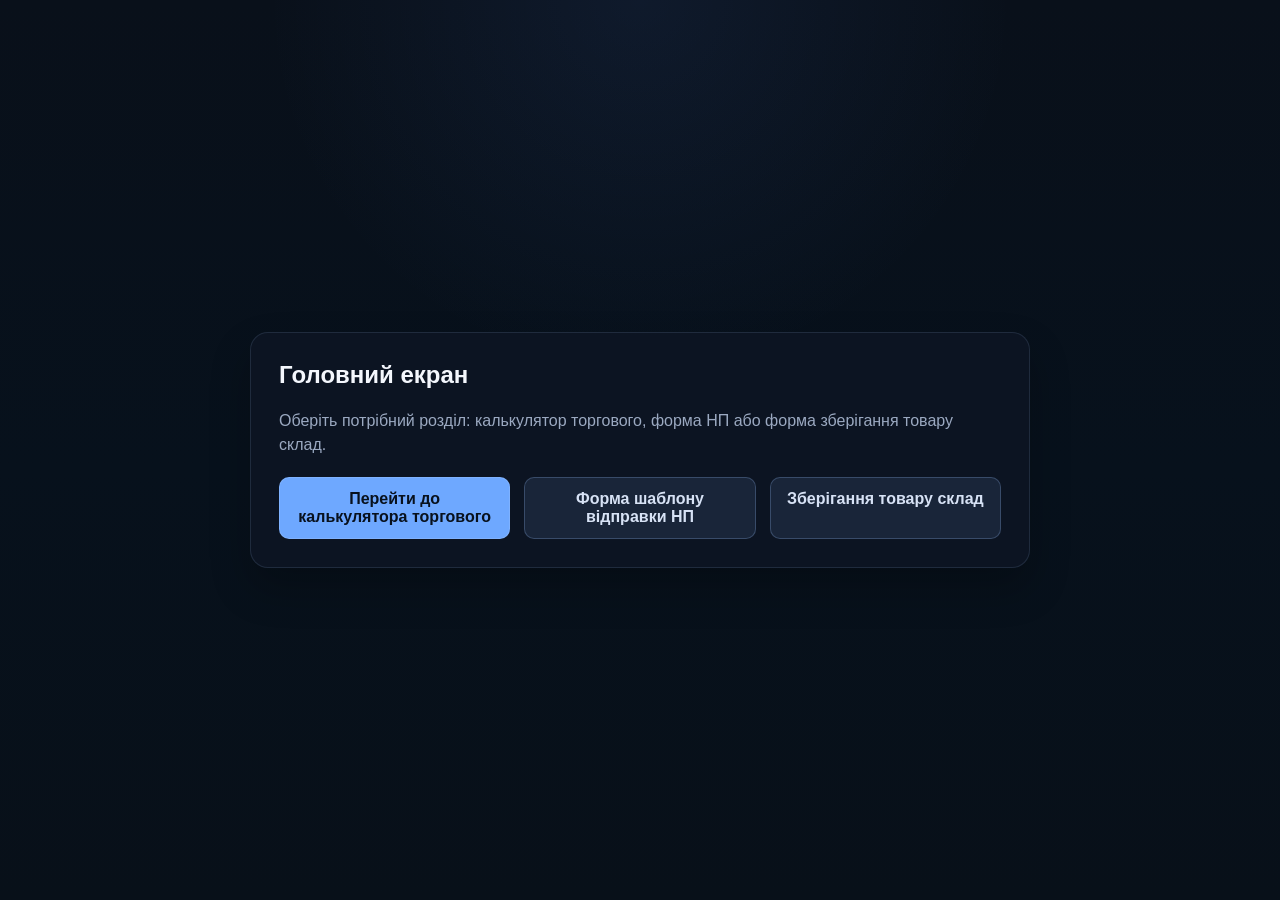
==== index.html @ 755e9b05 "Merge pull request #3 from walterSHo/codex/task-title Optimize motivation UI: rAF-batched recalcs, g" ====
<!doctype html>
<html lang="uk">
<head>
  <meta charset="UTF-8" />
  <meta name="viewport" content="width=device-width, initial-scale=1.0" />
  <title>Головний екран</title>
  <style>
    :root {
      --bg: #09101a;
      --surface: rgba(14, 22, 36, .84);
      --line: rgba(100, 124, 161, .22);
      --text: #f4f7fd;
      --muted: #9ba9c1;
      --accent: #6ea8ff;
      --accent-hover: #8bb9ff;
      --radius: 18px;
    }
    * { box-sizing: border-box; }
    body {
      margin: 0;
      min-height: 100vh;
      font-family: "Segoe UI", Roboto, Arial, sans-serif;
      color: var(--text);
      background:
        radial-gradient(circle at top, rgba(88, 144, 255, .08), transparent 34%),
        linear-gradient(180deg, #09101a 0%, #07111c 52%, #081019 100%);
      display: grid;
      place-items: center;
      padding: 24px;
    }
    .home {
      width: min(780px, 100%);
      background: var(--surface);
      border: 1px solid var(--line);
      border-radius: var(--radius);
      padding: 28px;
      box-shadow: 0 20px 40px rgba(0,0,0,.24);
      display: grid;
      gap: 20px;
    }
    h1 { margin: 0; font-size: 1.5rem; }
    p { margin: 0; color: var(--muted); line-height: 1.5; }
    .actions {
      display: grid;
      grid-template-columns: repeat(3, minmax(0, 1fr));
      gap: 14px;
    }
    .btn {
      display: block;
      text-decoration: none;
      text-align: center;
      min-height: 46px;
      padding: 12px 16px;
      border-radius: 10px;
      border: 1px solid rgba(143,190,255,.5);
      background: var(--accent);
      color: #08111d;
      font-weight: 700;
      transition: background-color .15s ease, transform .15s ease;
    }
    .btn:hover { background: var(--accent-hover); transform: translateY(-1px); }
    .btn-secondary {
      background: rgba(34,48,71,.64);
      color: #d7e2f5;
      border-color: rgba(118,150,197,.34);
    }
    @media (max-width: 720px) { .actions { grid-template-columns: 1fr; } }
  </style>
</head>
<body>
  <main class="home">
    <h1>Головний екран</h1>
    <p>Оберіть потрібний розділ: калькулятор торгового, форма НП або форма зберігання товару склад.</p>
    <div class="actions">
      <a class="btn" href="./calculator.html">Перейти до калькулятора торгового</a>
      <a class="btn btn-secondary" href="./np-form.html">Форма шаблону відправки НП</a>
      <a class="btn btn-secondary" href="./storage-form.html">Зберігання товару склад</a>
    </div>
  </main>
</body>
</html>
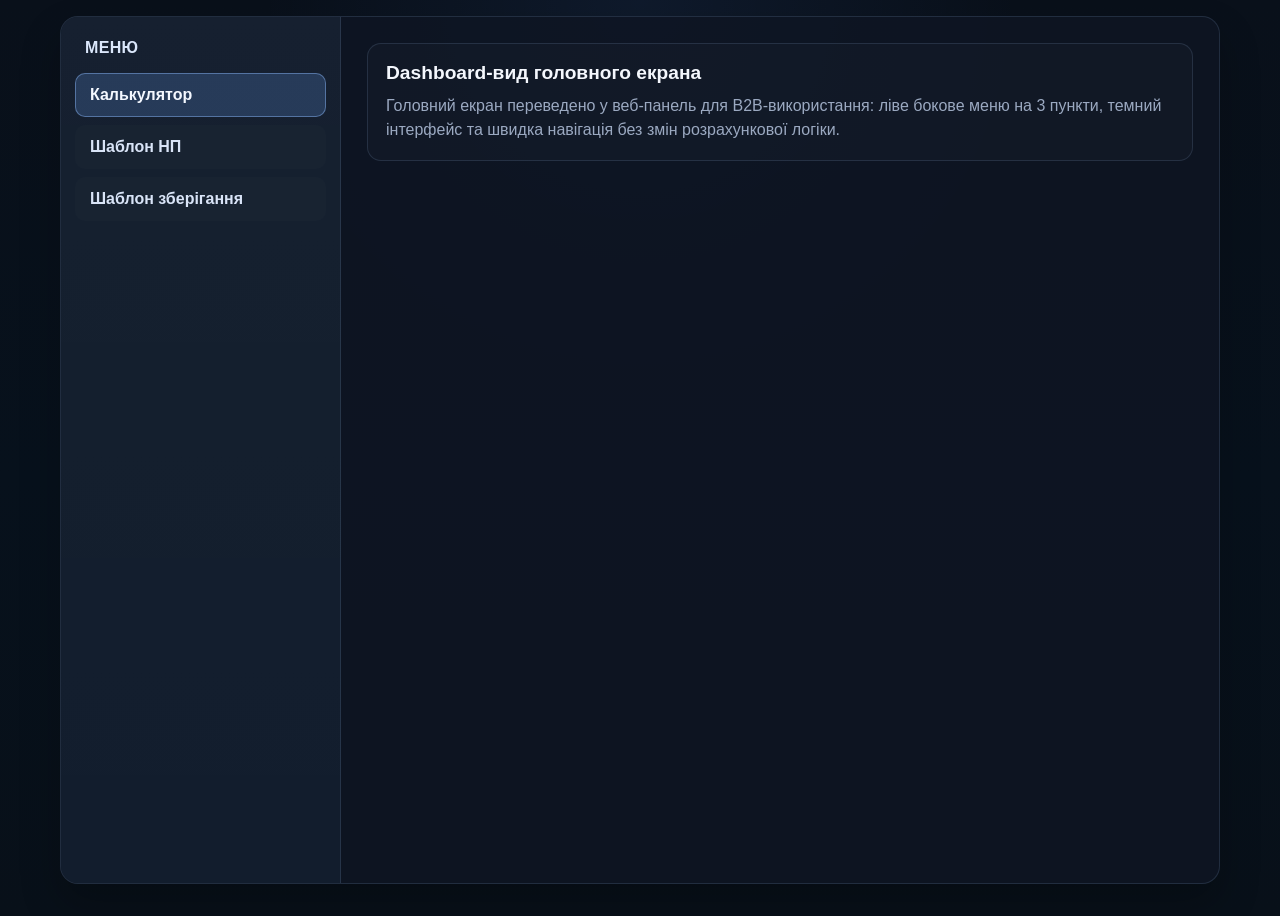
==== commit 669b3b15: "feat(ui): convert home page to dashboard layout" ====
--- a/index.html
+++ b/index.html
@@ -7,8 +7,9 @@
   <style>
     :root {
       --bg: #09101a;
-      --surface: rgba(14, 22, 36, .84);
-      --line: rgba(100, 124, 161, .22);
+      --surface: rgba(14, 22, 36, .86);
+      --surface-2: rgba(19, 30, 47, .84);
+      --line: rgba(100, 124, 161, .24);
       --text: #f4f7fd;
       --muted: #9ba9c1;
       --accent: #6ea8ff;
@@ -24,58 +25,104 @@
       background:
         radial-gradient(circle at top, rgba(88, 144, 255, .08), transparent 34%),
         linear-gradient(180deg, #09101a 0%, #07111c 52%, #081019 100%);
+    }
+    .dashboard {
+      width: min(1160px, calc(100% - 32px));
+      min-height: calc(100vh - 32px);
+      margin: 16px auto;
       display: grid;
-      place-items: center;
-      padding: 24px;
-    }
-    .home {
-      width: min(780px, 100%);
+      grid-template-columns: 280px 1fr;
       background: var(--surface);
       border: 1px solid var(--line);
       border-radius: var(--radius);
-      padding: 28px;
+      overflow: hidden;
       box-shadow: 0 20px 40px rgba(0,0,0,.24);
+    }
+    .sidebar {
+      background: linear-gradient(180deg, rgba(255,255,255,.02), rgba(255,255,255,.005)), var(--surface-2);
+      border-right: 1px solid var(--line);
+      padding: 22px 14px;
+    }
+    .sidebar h1 {
+      margin: 0 10px 16px;
+      font-size: 1rem;
+      letter-spacing: .02em;
+      color: #dbe7fb;
+      text-transform: uppercase;
+    }
+    .menu {
       display: grid;
-      gap: 20px;
+      gap: 8px;
     }
-    h1 { margin: 0; font-size: 1.5rem; }
-    p { margin: 0; color: var(--muted); line-height: 1.5; }
-    .actions {
-      display: grid;
-      grid-template-columns: repeat(3, minmax(0, 1fr));
-      gap: 14px;
-    }
-    .btn {
+    .menu-link {
       display: block;
       text-decoration: none;
-      text-align: center;
-      min-height: 46px;
-      padding: 12px 16px;
+      border: 1px solid transparent;
       border-radius: 10px;
-      border: 1px solid rgba(143,190,255,.5);
-      background: var(--accent);
-      color: #08111d;
-      font-weight: 700;
-      transition: background-color .15s ease, transform .15s ease;
+      padding: 12px 14px;
+      color: #d9e4f7;
+      font-weight: 600;
+      background: rgba(255,255,255,.01);
+      transition: background-color .15s ease, border-color .15s ease, color .15s ease;
     }
-    .btn:hover { background: var(--accent-hover); transform: translateY(-1px); }
-    .btn-secondary {
-      background: rgba(34,48,71,.64);
-      color: #d7e2f5;
-      border-color: rgba(118,150,197,.34);
+    .menu-link:hover {
+      background: rgba(110,168,255,.14);
+      border-color: rgba(143,190,255,.28);
+      color: #f4f8ff;
     }
-    @media (max-width: 720px) { .actions { grid-template-columns: 1fr; } }
+    .menu-link.is-active {
+      background: rgba(110,168,255,.2);
+      border-color: rgba(143,190,255,.44);
+      color: #f4f8ff;
+    }
+    .content {
+      padding: 26px;
+      display: grid;
+      align-content: start;
+      gap: 16px;
+    }
+    .panel {
+      border: 1px solid var(--line);
+      border-radius: 14px;
+      background: rgba(255,255,255,.02);
+      padding: 18px;
+    }
+    .panel h2 {
+      margin: 0 0 10px;
+      font-size: 1.2rem;
+    }
+    .panel p {
+      margin: 0;
+      color: var(--muted);
+      line-height: 1.5;
+    }
+    @media (max-width: 860px) {
+      .dashboard {
+        grid-template-columns: 1fr;
+      }
+      .sidebar {
+        border-right: 0;
+        border-bottom: 1px solid var(--line);
+      }
+    }
   </style>
 </head>
 <body>
-  <main class="home">
-    <h1>Головний екран</h1>
-    <p>Оберіть потрібний розділ: калькулятор торгового, форма НП або форма зберігання товару склад.</p>
-    <div class="actions">
-      <a class="btn" href="./calculator.html">Перейти до калькулятора торгового</a>
-      <a class="btn btn-secondary" href="./np-form.html">Форма шаблону відправки НП</a>
-      <a class="btn btn-secondary" href="./storage-form.html">Зберігання товару склад</a>
-    </div>
+  <main class="dashboard" aria-label="Головний екран у форматі dashboard">
+    <aside class="sidebar">
+      <h1>Меню</h1>
+      <nav class="menu" aria-label="Основна навігація">
+        <a class="menu-link is-active" href="./calculator.html">Калькулятор</a>
+        <a class="menu-link" href="./np-form.html">Шаблон НП</a>
+        <a class="menu-link" href="./storage-form.html">Шаблон зберігання</a>
+      </nav>
+    </aside>
+    <section class="content">
+      <article class="panel">
+        <h2>Dashboard-вид головного екрана</h2>
+        <p>Головний екран переведено у веб-панель для B2B-використання: ліве бокове меню на 3 пункти, темний інтерфейс та швидка навігація без змін розрахункової логіки.</p>
+      </article>
+    </section>
   </main>
 </body>
 </html>
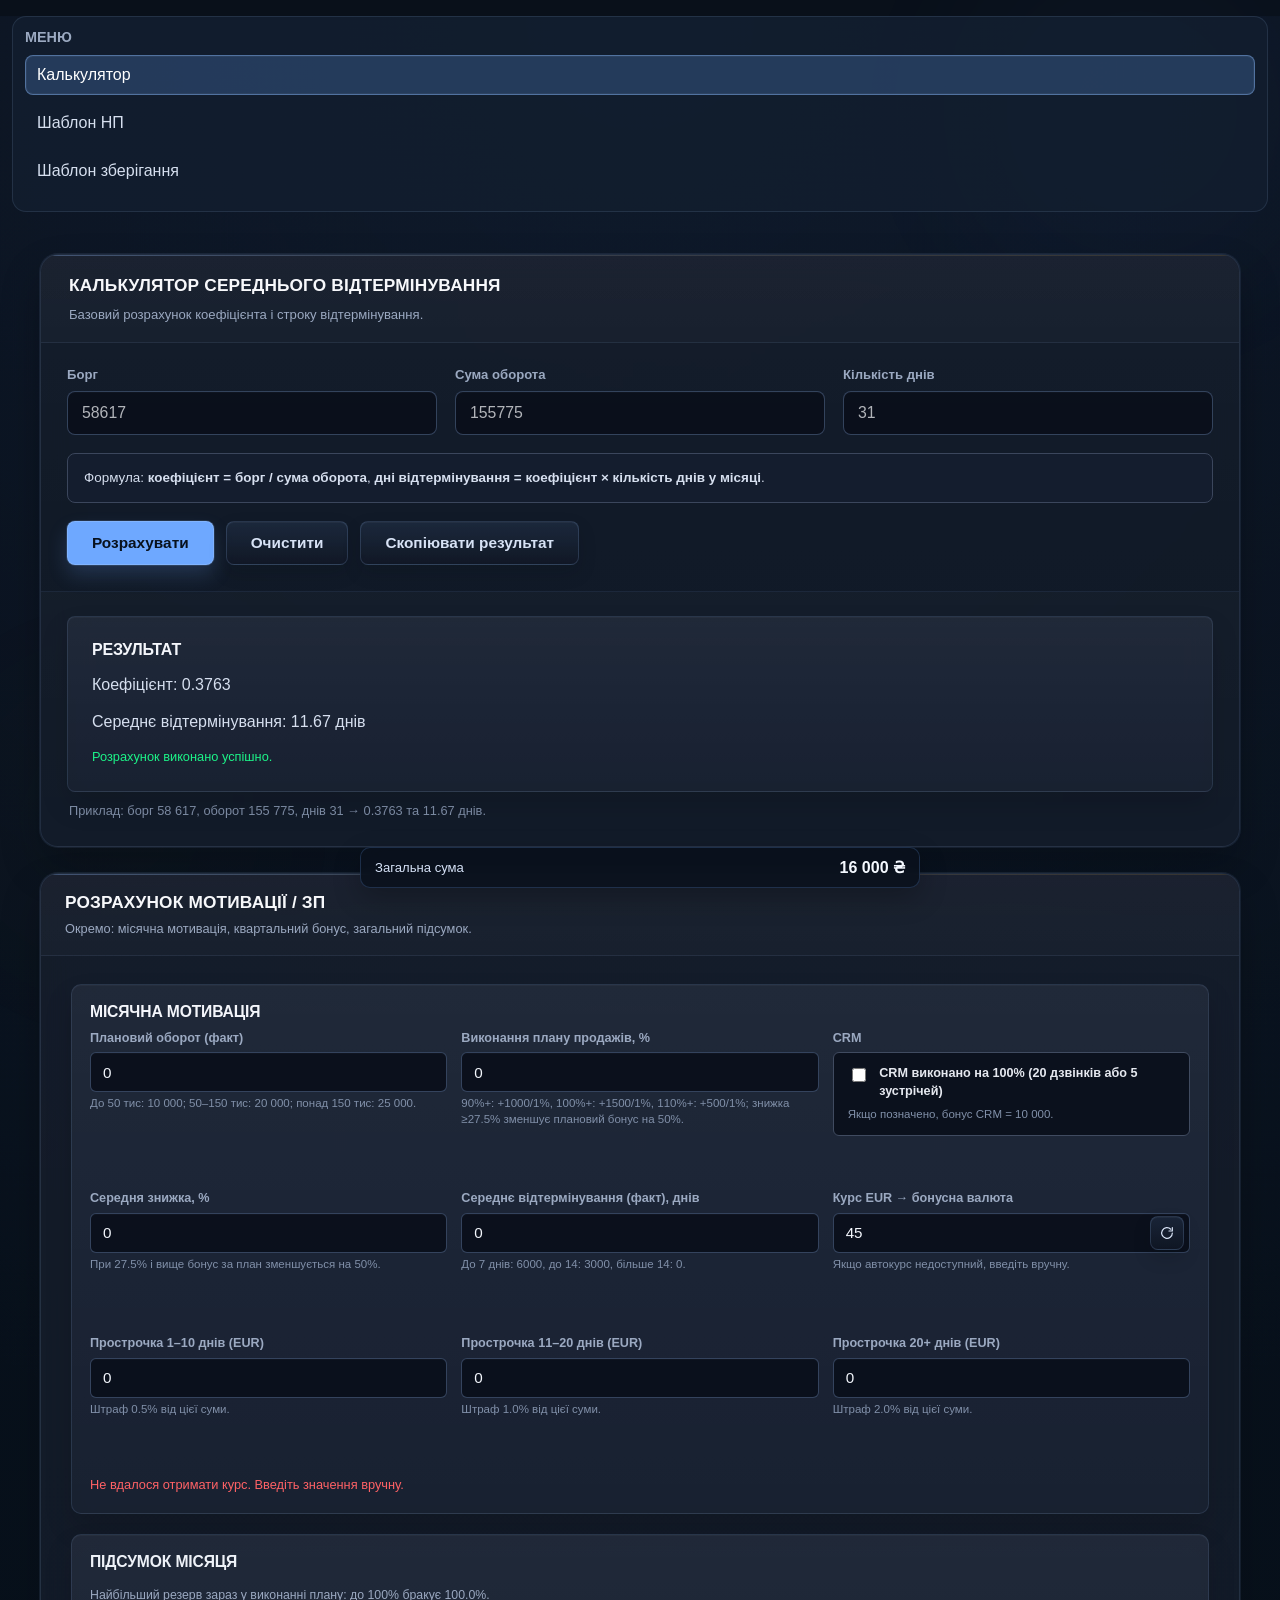
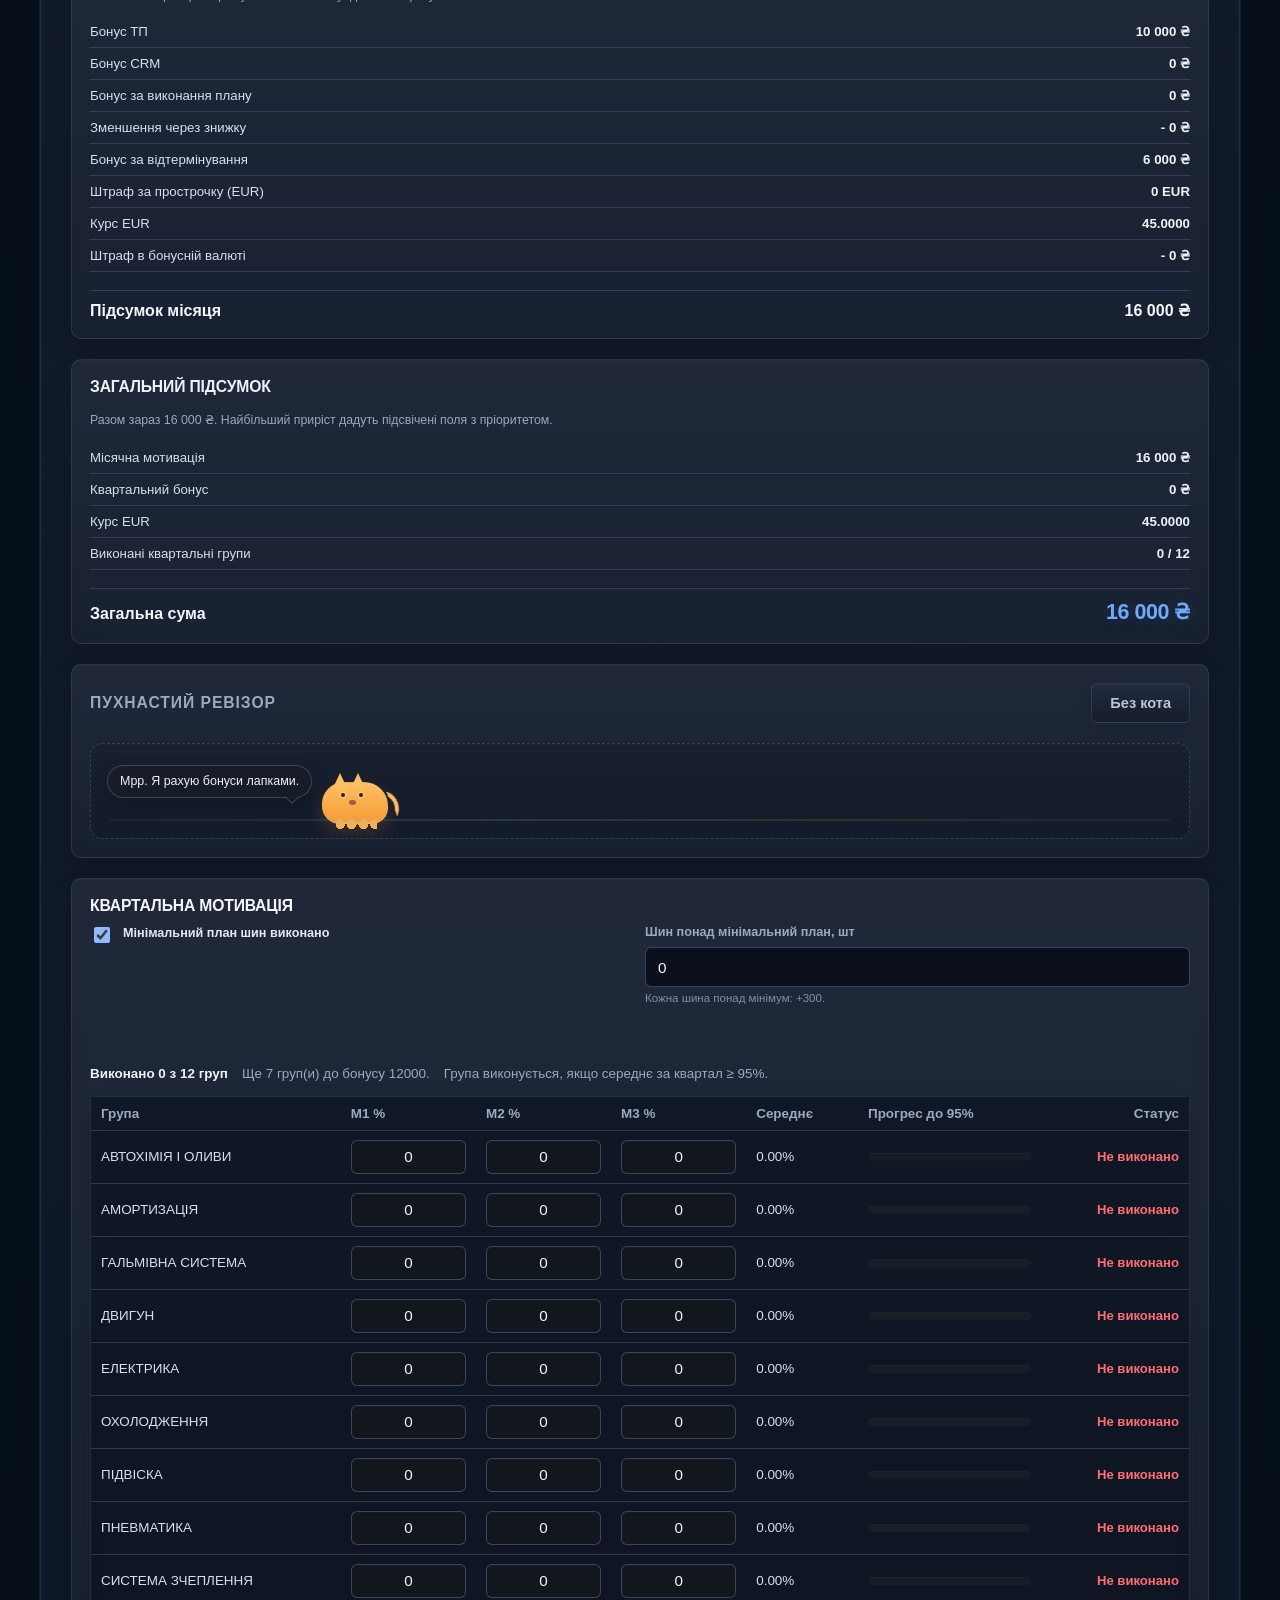
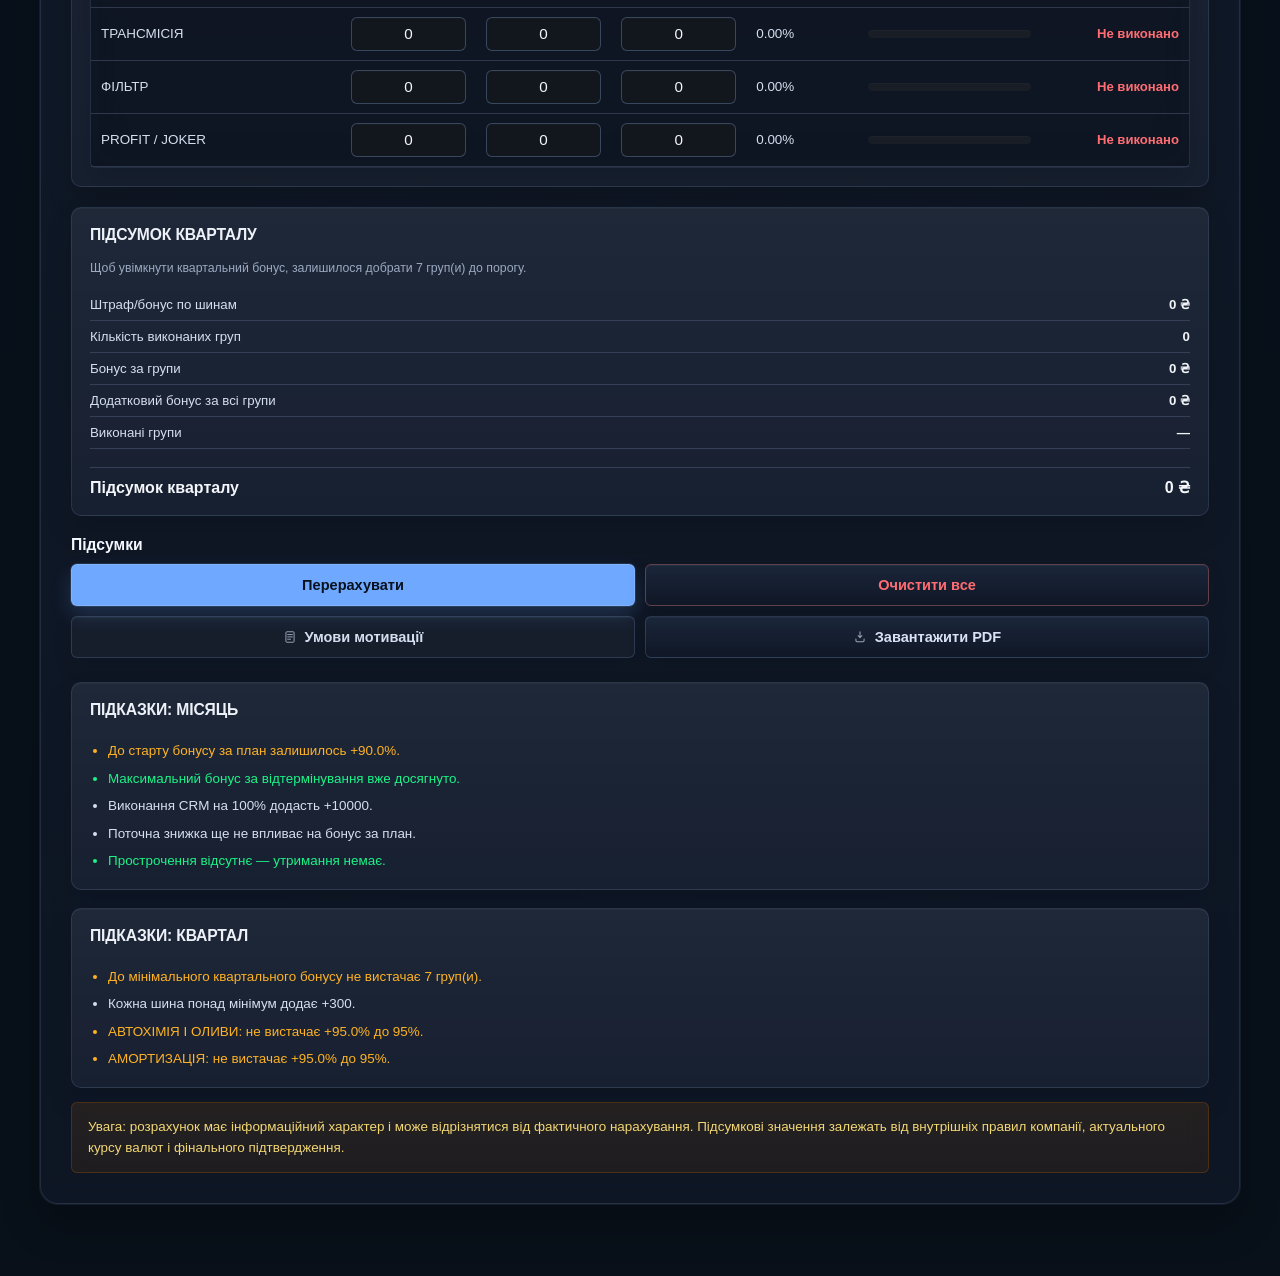
==== commit 2d505965: "fix(ui): improve default redirect and sidebar navigation semantics" ====
--- a/index.html
+++ b/index.html
@@ -3,126 +3,14 @@
 <head>
   <meta charset="UTF-8" />
   <meta name="viewport" content="width=device-width, initial-scale=1.0" />
-  <title>Головний екран</title>
-  <style>
-    :root {
-      --bg: #09101a;
-      --surface: rgba(14, 22, 36, .86);
-      --surface-2: rgba(19, 30, 47, .84);
-      --line: rgba(100, 124, 161, .24);
-      --text: #f4f7fd;
-      --muted: #9ba9c1;
-      --accent: #6ea8ff;
-      --accent-hover: #8bb9ff;
-      --radius: 18px;
-    }
-    * { box-sizing: border-box; }
-    body {
-      margin: 0;
-      min-height: 100vh;
-      font-family: "Segoe UI", Roboto, Arial, sans-serif;
-      color: var(--text);
-      background:
-        radial-gradient(circle at top, rgba(88, 144, 255, .08), transparent 34%),
-        linear-gradient(180deg, #09101a 0%, #07111c 52%, #081019 100%);
-    }
-    .dashboard {
-      width: min(1160px, calc(100% - 32px));
-      min-height: calc(100vh - 32px);
-      margin: 16px auto;
-      display: grid;
-      grid-template-columns: 280px 1fr;
-      background: var(--surface);
-      border: 1px solid var(--line);
-      border-radius: var(--radius);
-      overflow: hidden;
-      box-shadow: 0 20px 40px rgba(0,0,0,.24);
-    }
-    .sidebar {
-      background: linear-gradient(180deg, rgba(255,255,255,.02), rgba(255,255,255,.005)), var(--surface-2);
-      border-right: 1px solid var(--line);
-      padding: 22px 14px;
-    }
-    .sidebar h1 {
-      margin: 0 10px 16px;
-      font-size: 1rem;
-      letter-spacing: .02em;
-      color: #dbe7fb;
-      text-transform: uppercase;
-    }
-    .menu {
-      display: grid;
-      gap: 8px;
-    }
-    .menu-link {
-      display: block;
-      text-decoration: none;
-      border: 1px solid transparent;
-      border-radius: 10px;
-      padding: 12px 14px;
-      color: #d9e4f7;
-      font-weight: 600;
-      background: rgba(255,255,255,.01);
-      transition: background-color .15s ease, border-color .15s ease, color .15s ease;
-    }
-    .menu-link:hover {
-      background: rgba(110,168,255,.14);
-      border-color: rgba(143,190,255,.28);
-      color: #f4f8ff;
-    }
-    .menu-link.is-active {
-      background: rgba(110,168,255,.2);
-      border-color: rgba(143,190,255,.44);
-      color: #f4f8ff;
-    }
-    .content {
-      padding: 26px;
-      display: grid;
-      align-content: start;
-      gap: 16px;
-    }
-    .panel {
-      border: 1px solid var(--line);
-      border-radius: 14px;
-      background: rgba(255,255,255,.02);
-      padding: 18px;
-    }
-    .panel h2 {
-      margin: 0 0 10px;
-      font-size: 1.2rem;
-    }
-    .panel p {
-      margin: 0;
-      color: var(--muted);
-      line-height: 1.5;
-    }
-    @media (max-width: 860px) {
-      .dashboard {
-        grid-template-columns: 1fr;
-      }
-      .sidebar {
-        border-right: 0;
-        border-bottom: 1px solid var(--line);
-      }
-    }
-  </style>
+  <title>Перенаправлення…</title>
+  <script>
+    window.location.replace('./calculator.html');
+  </script>
 </head>
 <body>
-  <main class="dashboard" aria-label="Головний екран у форматі dashboard">
-    <aside class="sidebar">
-      <h1>Меню</h1>
-      <nav class="menu" aria-label="Основна навігація">
-        <a class="menu-link is-active" href="./calculator.html">Калькулятор</a>
-        <a class="menu-link" href="./np-form.html">Шаблон НП</a>
-        <a class="menu-link" href="./storage-form.html">Шаблон зберігання</a>
-      </nav>
-    </aside>
-    <section class="content">
-      <article class="panel">
-        <h2>Dashboard-вид головного екрана</h2>
-        <p>Головний екран переведено у веб-панель для B2B-використання: ліве бокове меню на 3 пункти, темний інтерфейс та швидка навігація без змін розрахункової логіки.</p>
-      </article>
-    </section>
-  </main>
+  <noscript>
+    <p>Переходимо до калькулятора: <a href="./calculator.html">відкрити</a>.</p>
+  </noscript>
 </body>
 </html>
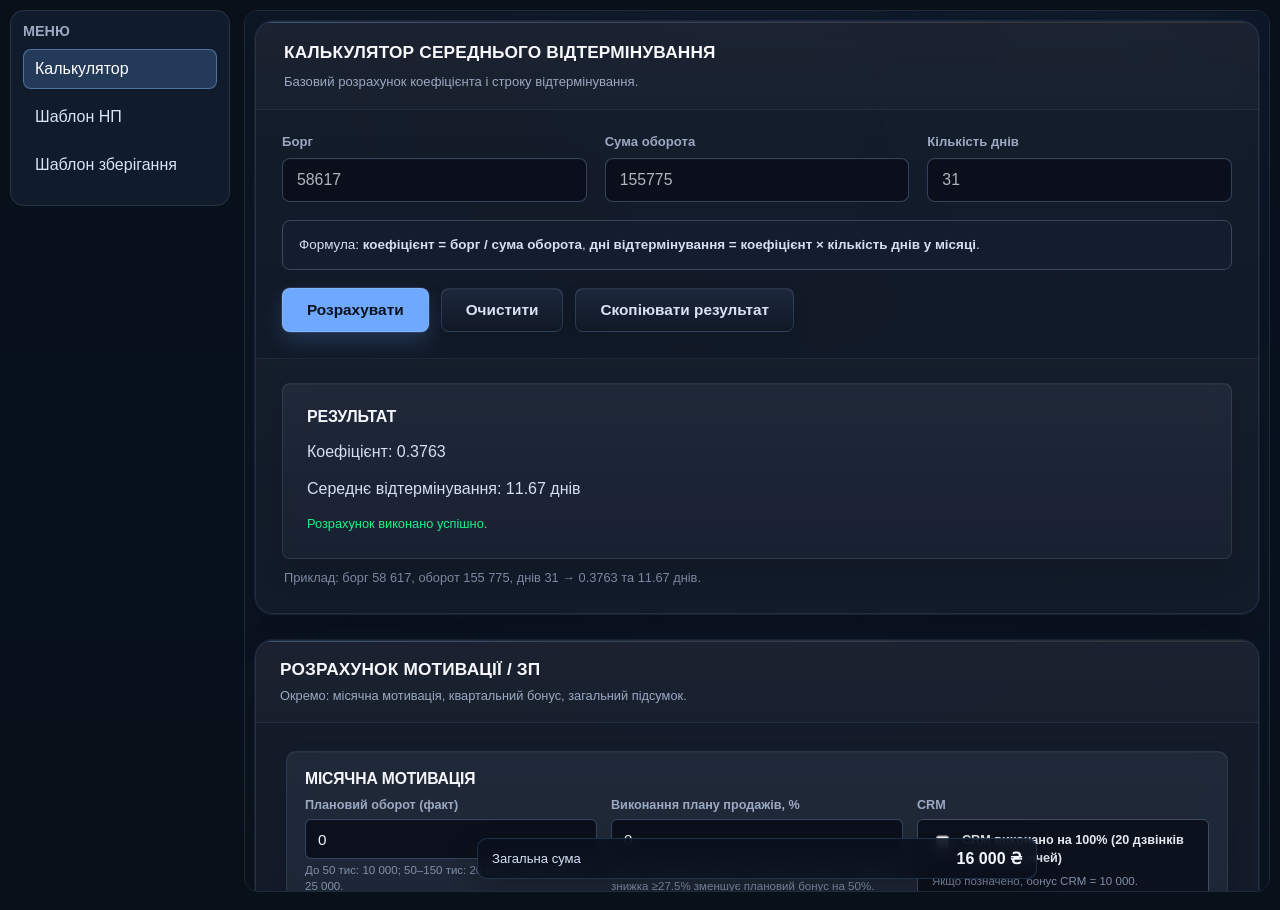
==== commit 1e8126d2: "fix(ui): support browser back-forward for dashboard tabs" ====
--- a/index.html
+++ b/index.html
@@ -3,14 +3,48 @@
 <head>
   <meta charset="UTF-8" />
   <meta name="viewport" content="width=device-width, initial-scale=1.0" />
-  <title>Перенаправлення…</title>
-  <script>
-    window.location.replace('./calculator.html');
-  </script>
+  <title>Dashboard</title>
+  <style>
+    :root { --bg:#09101a; --surface:rgba(14,22,36,.86); --line:rgba(100,124,161,.24); --text:#f4f7fd; }
+    * { box-sizing: border-box; }
+    body { margin:0; min-height:100vh; font-family:"Segoe UI",Roboto,Arial,sans-serif; color:var(--text); background:linear-gradient(180deg,#09101a 0%,#07111c 52%,#081019 100%); }
+    .shell { width:min(1860px, calc(100% - 20px)); margin:10px auto; display:grid; grid-template-columns:220px minmax(0,1fr); gap:14px; }
+    .sidebar { border:1px solid var(--line); border-radius:14px; background:rgba(19,30,47,.84); padding:12px; align-self:start; position:sticky; top:10px; }
+    .sidebar h1 { margin:0 0 10px; font-size:.9rem; text-transform:uppercase; color:#9ba9c1; }
+    .tab-link { display:block; text-decoration:none; color:#d9e4f7; border:1px solid transparent; border-radius:8px; padding:10px 11px; margin-bottom:8px; }
+    .tab-link:hover { background:rgba(110,168,255,.12); border-color:rgba(143,190,255,.24); }
+    .tab-link.is-active { background:rgba(110,168,255,.22); border-color:rgba(143,190,255,.42); color:#fff; }
+    .workspace { border:1px solid var(--line); border-radius:14px; overflow:hidden; min-height:calc(100vh - 20px); }
+    iframe { width:100%; height:calc(100vh - 20px); border:0; display:block; background:transparent; }
+    @media (max-width: 980px){ .shell{grid-template-columns:1fr; width:calc(100% - 12px); margin:6px auto;} .sidebar{position:static;} iframe{height:calc(100vh - 130px);} .workspace{min-height:calc(100vh - 130px);} }
+  </style>
 </head>
 <body>
-  <noscript>
-    <p>Переходимо до калькулятора: <a href="./calculator.html">відкрити</a>.</p>
-  </noscript>
+  <main class="shell">
+    <aside class="sidebar">
+      <h1>Меню</h1>
+      <nav aria-label="Основна навігація">
+        <a class="tab-link is-active" data-src="./calculator.html" href="#calculator">Калькулятор</a>
+        <a class="tab-link" data-src="./np-form.html" href="#np-form">Шаблон НП</a>
+        <a class="tab-link" data-src="./storage-form.html" href="#storage-form">Шаблон зберігання</a>
+      </nav>
+    </aside>
+    <section class="workspace"><iframe id="appFrame" src="./calculator.html" title="Робоча область"></iframe></section>
+  </main>
+  <script>
+    const frame = document.getElementById('appFrame');
+    const links = Array.from(document.querySelectorAll('.tab-link'));
+    function activateByHash() {
+      const key = location.hash || '#calculator';
+      const active = links.find((l) => l.getAttribute('href') === key) || links[0];
+      links.forEach((l) => l.classList.toggle('is-active', l === active));
+      if (frame.getAttribute('src') !== active.dataset.src) frame.setAttribute('src', active.dataset.src);
+      document.title = `${active.textContent.trim()} — Dashboard`;
+    }
+    links.forEach((link) => link.addEventListener('click', (e) => { e.preventDefault(); history.pushState(null, '', link.getAttribute('href')); activateByHash(); }));
+    window.addEventListener('popstate', activateByHash);
+    window.addEventListener('hashchange', activateByHash);
+    activateByHash();
+  </script>
 </body>
 </html>
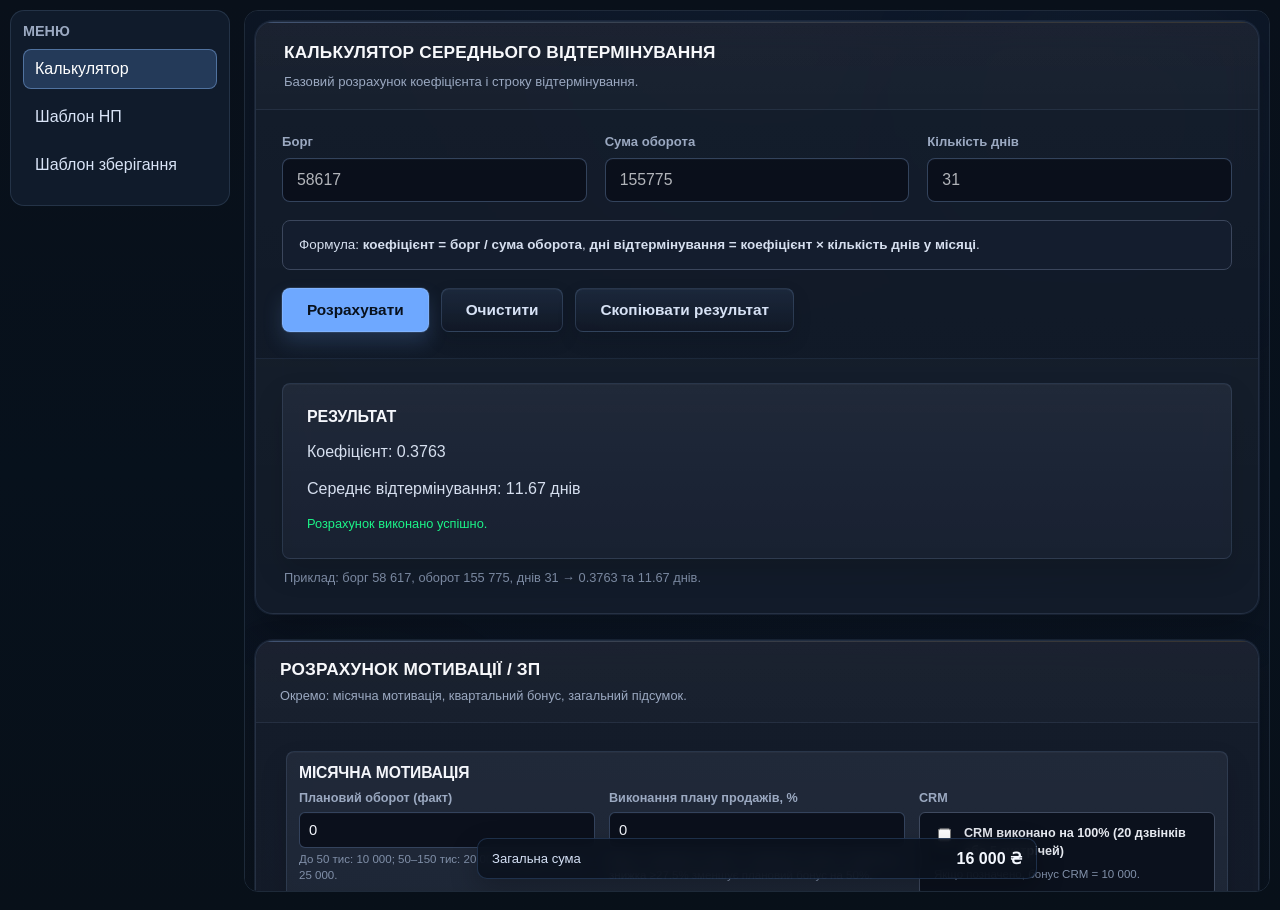
==== commit 24e7e318: "Extract shared design tokens and add print/table preflight refinements" ====
--- a/index.html
+++ b/index.html
@@ -4,11 +4,12 @@
   <meta charset="UTF-8" />
   <meta name="viewport" content="width=device-width, initial-scale=1.0" />
   <title>Dashboard</title>
+  <link rel="stylesheet" href="./assets/styles/tokens.css" />
   <style>
     :root { --bg:#09101a; --surface:rgba(14,22,36,.86); --line:rgba(100,124,161,.24); --text:#f4f7fd; }
     * { box-sizing: border-box; }
     body { margin:0; min-height:100vh; font-family:"Segoe UI",Roboto,Arial,sans-serif; color:var(--text); background:linear-gradient(180deg,#09101a 0%,#07111c 52%,#081019 100%); }
-    .shell { width:min(1860px, calc(100% - 20px)); margin:10px auto; display:grid; grid-template-columns:220px minmax(0,1fr); gap:14px; }
+    .shell { width:min(var(--container-shell-max), calc(100% - 20px)); margin:10px auto; display:grid; grid-template-columns:220px minmax(0,1fr); gap:14px; }
     .sidebar { border:1px solid var(--line); border-radius:14px; background:rgba(19,30,47,.84); padding:12px; align-self:start; position:sticky; top:10px; }
     .sidebar h1 { margin:0 0 10px; font-size:.9rem; text-transform:uppercase; color:#9ba9c1; }
     .tab-link { display:block; text-decoration:none; color:#d9e4f7; border:1px solid transparent; border-radius:8px; padding:10px 11px; margin-bottom:8px; }
@@ -17,6 +18,13 @@
     .workspace { border:1px solid var(--line); border-radius:14px; overflow:hidden; min-height:calc(100vh - 20px); }
     iframe { width:100%; height:calc(100vh - 20px); border:0; display:block; background:transparent; }
     @media (max-width: 980px){ .shell{grid-template-columns:1fr; width:calc(100% - 12px); margin:6px auto;} .sidebar{position:static;} iframe{height:calc(100vh - 130px);} .workspace{min-height:calc(100vh - 130px);} }
+    @media print{
+      body{background:#fff;}
+      .shell{display:block; width:100%; margin:0;}
+      .sidebar{display:none !important;}
+      .workspace{border:0; min-height:auto;}
+      iframe{height:100vh; min-height:100vh;}
+    }
   </style>
 </head>
 <body>
--- a/assets/styles/tokens.css
+++ b/assets/styles/tokens.css
@@ -0,0 +1,33 @@
+:root {
+  --container-shell-max: 1860px;
+  --container-page-max: 1620px;
+  --container-form-max: 980px;
+
+  --space-2xs: 4px;
+  --space-xs: 6px;
+  --space-sm: 10px;
+  --space-md: 14px;
+  --space-lg: 18px;
+
+  --control-h-sm: 34px;
+  --control-h-md: 38px;
+
+  --radius-sm: 6px;
+  --radius-md: 8px;
+
+  --font-caption: .72rem;
+  --font-body: .92rem;
+  --font-label: .79rem;
+  --font-section: .98rem;
+  --font-title: 1.08rem;
+}
+
+@media (max-width: 1180px) {
+  :root {
+    --space-sm: 9px;
+    --space-md: 12px;
+    --space-lg: 16px;
+    --control-h-sm: 32px;
+    --control-h-md: 36px;
+  }
+}
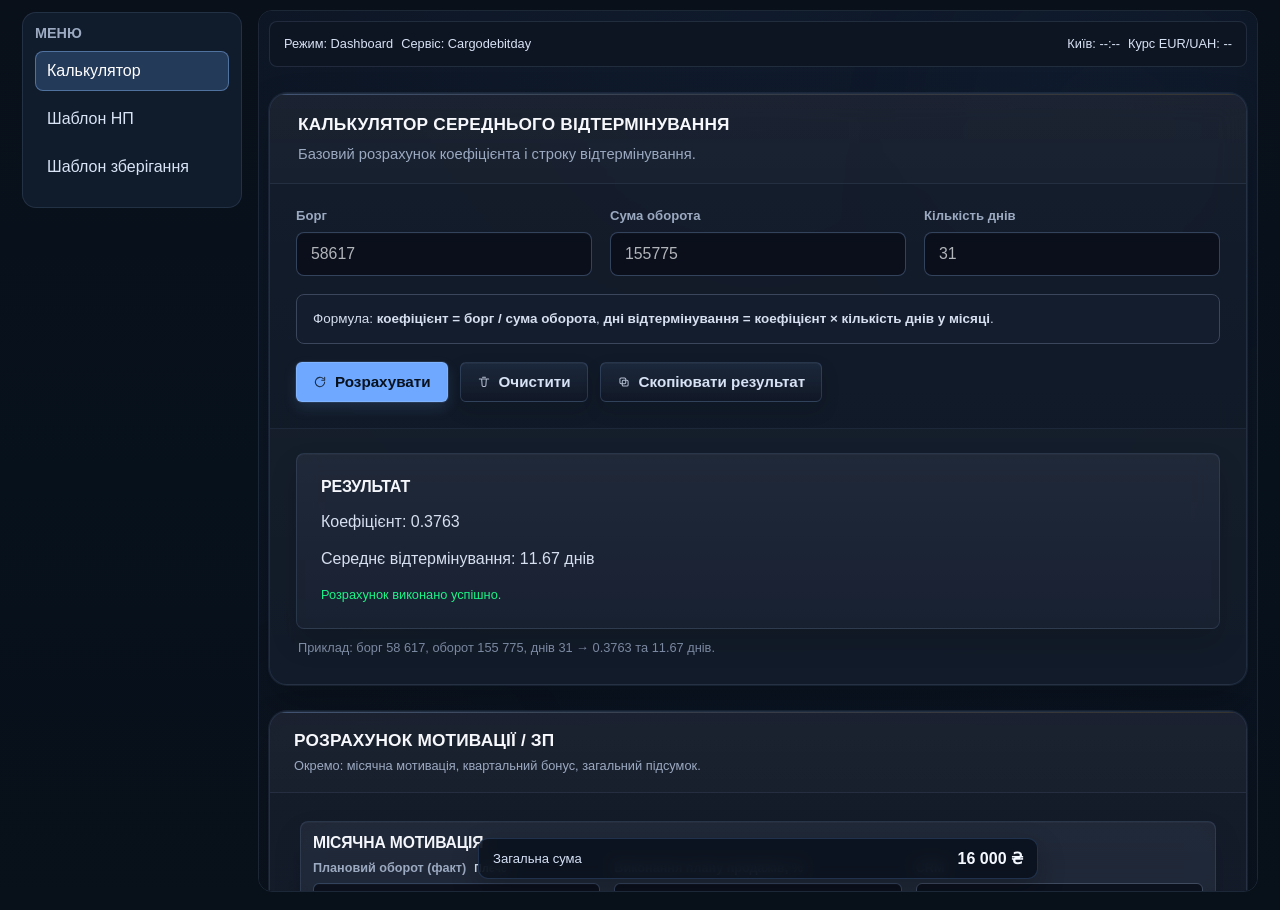
==== commit ac62c914: "style: unify shell tokens and add ui consistency smoke" ====
--- a/index.html
+++ b/index.html
@@ -6,16 +6,16 @@
   <title>Dashboard</title>
   <link rel="stylesheet" href="./assets/styles/tokens.css" />
   <style>
-    :root { --bg:#09101a; --surface:rgba(14,22,36,.86); --line:rgba(100,124,161,.24); --text:#f4f7fd; }
+    :root { --bg:var(--color-bg); --surface:var(--color-surface); --line:var(--color-line); --text:var(--color-text); }
     * { box-sizing: border-box; }
-    body { margin:0; min-height:100vh; font-family:"Segoe UI",Roboto,Arial,sans-serif; color:var(--text); background:linear-gradient(180deg,#09101a 0%,#07111c 52%,#081019 100%); }
-    .shell { width:min(var(--container-shell-max), calc(100% - 20px)); margin:10px auto; display:grid; grid-template-columns:220px minmax(0,1fr); gap:14px; }
-    .sidebar { border:1px solid var(--line); border-radius:14px; background:rgba(19,30,47,.84); padding:12px; align-self:start; position:sticky; top:10px; }
+    body { margin:0; min-height:100vh; font-family:"Segoe UI",Roboto,Arial,sans-serif; color:var(--text); background:linear-gradient(180deg,#09101a 0%,#07111c 52%,#081019 100%); overflow-y:scroll; }
+    .shell { width:min(var(--container-shell-max), calc(100% - 20px)); margin:10px auto; padding:0 var(--shell-pad); display:grid; grid-template-columns:var(--sidebar-w) minmax(0,1fr); gap:var(--shell-gap); }
+    .sidebar { border:1px solid var(--line); border-radius:var(--menu-radius); background:rgba(19,30,47,.84); padding:12px; align-self:start; position:sticky; top:12px; }
     .sidebar h1 { margin:0 0 10px; font-size:.9rem; text-transform:uppercase; color:#9ba9c1; }
     .tab-link { display:block; text-decoration:none; color:#d9e4f7; border:1px solid transparent; border-radius:8px; padding:10px 11px; margin-bottom:8px; }
     .tab-link:hover { background:rgba(110,168,255,.12); border-color:rgba(143,190,255,.24); }
     .tab-link.is-active { background:rgba(110,168,255,.22); border-color:rgba(143,190,255,.42); color:#fff; }
-    .workspace { border:1px solid var(--line); border-radius:14px; overflow:hidden; min-height:calc(100vh - 20px); }
+    .workspace { border:1px solid var(--line); border-radius:var(--menu-radius); overflow:hidden; min-height:calc(100vh - 20px); }
     iframe { width:100%; height:calc(100vh - 20px); border:0; display:block; background:transparent; }
     @media (max-width: 980px){ .shell{grid-template-columns:1fr; width:calc(100% - 12px); margin:6px auto;} .sidebar{position:static;} iframe{height:calc(100vh - 130px);} .workspace{min-height:calc(100vh - 130px);} }
     @media print{
--- a/assets/styles/tokens.css
+++ b/assets/styles/tokens.css
@@ -2,6 +2,21 @@
   --container-shell-max: 1860px;
   --container-page-max: 1620px;
   --container-form-max: 980px;
+
+  --color-bg: #09101a;
+  --color-bg-grad-mid: #07111c;
+  --color-bg-grad-end: #081019;
+  --color-surface: rgba(14, 22, 36, .84);
+  --color-line: rgba(100, 124, 161, .22);
+  --color-text: #f4f7fd;
+  --color-muted: #9ba9c1;
+  --color-accent: #6ea8ff;
+
+  --radius-lg: 18px;
+  --sidebar-w: 220px;
+  --shell-gap: 16px;
+  --shell-pad: 12px;
+  --menu-radius: 14px;
 
   --space-2xs: 4px;
   --space-xs: 6px;
@@ -11,6 +26,8 @@
 
   --control-h-sm: 34px;
   --control-h-md: 38px;
+  --btn-h-sm: 34px;
+  --btn-h-md: 40px;
 
   --radius-sm: 6px;
   --radius-md: 8px;
